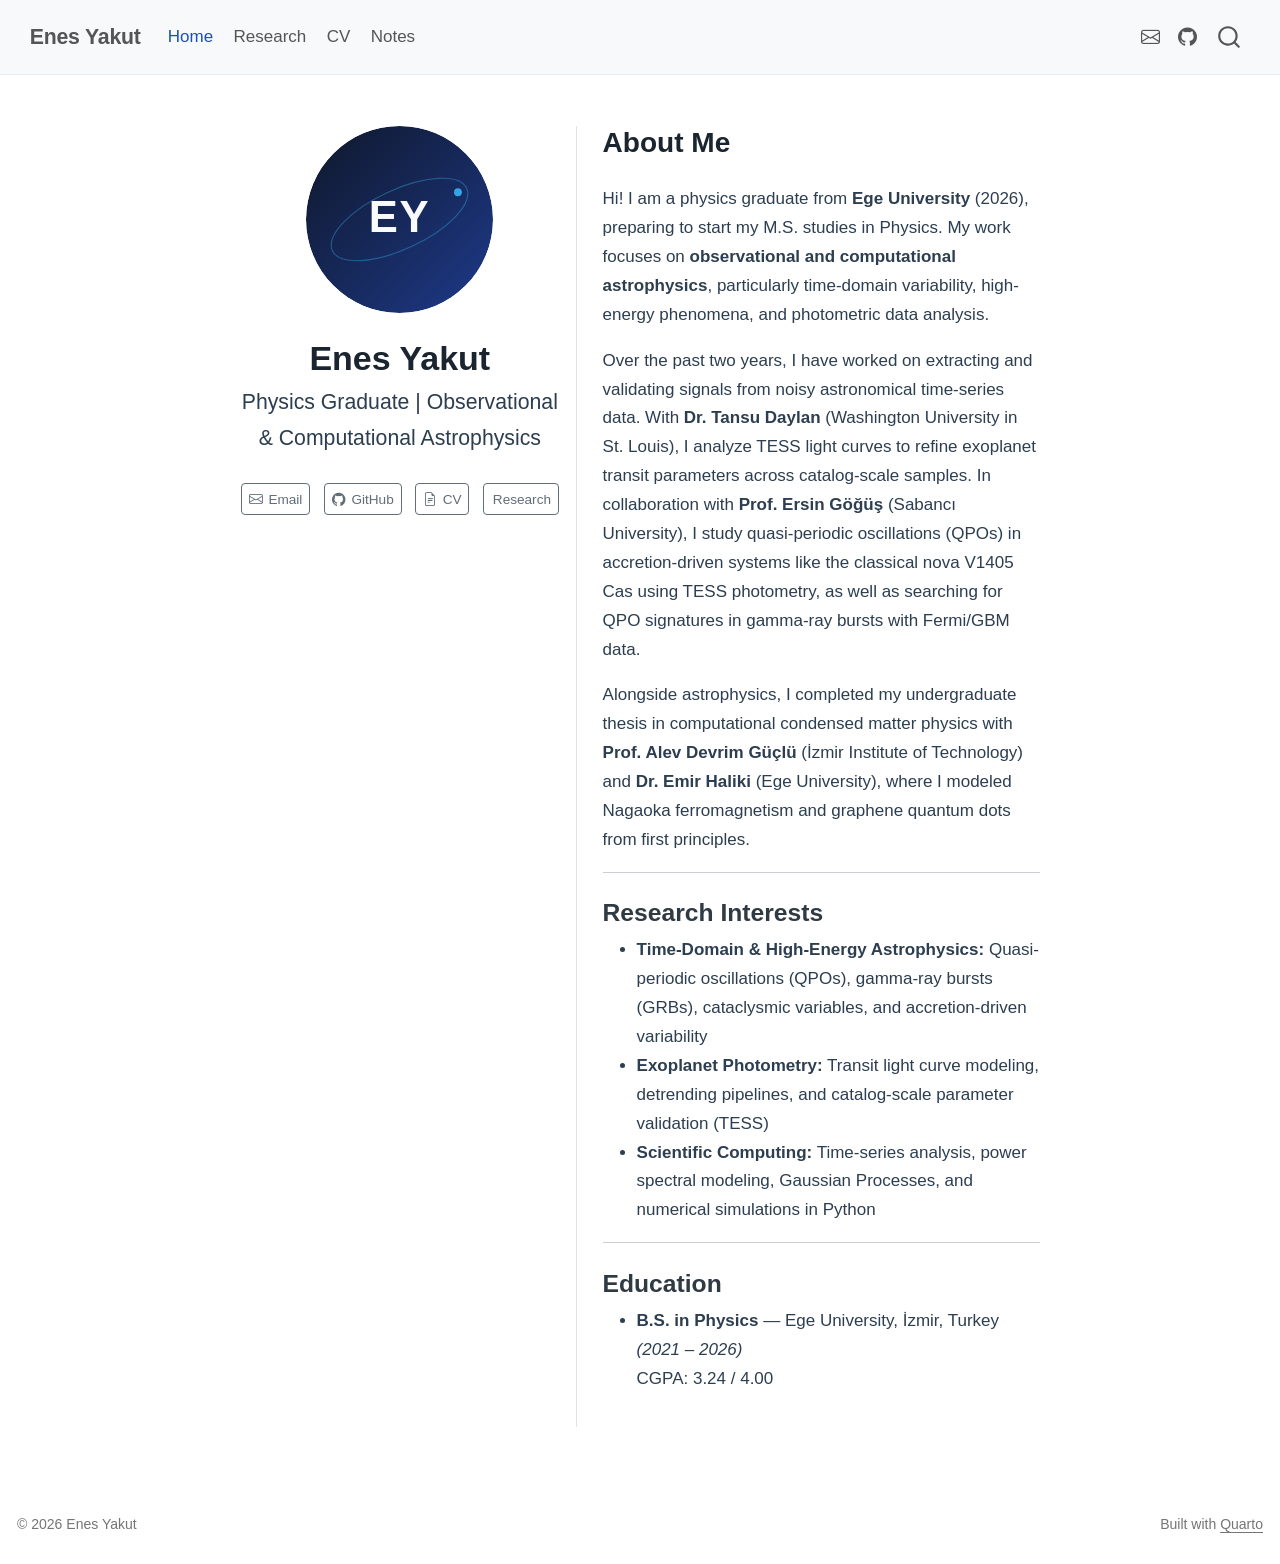
==== index.html @ c3ce4bfd "Built site for gh-pages" ====
<!DOCTYPE html>
<html xmlns="http://www.w3.org/1999/xhtml" lang="en" xml:lang="en"><head>

<meta charset="utf-8">
<meta name="generator" content="quarto-1.11.9">

<meta name="viewport" content="width=device-width, initial-scale=1.0, user-scalable=yes">


<title>Enes Yakut</title>
<style>
/* Default styles provided by pandoc.
** See https://pandoc.org/MANUAL.html#variables-for-html for config info.
*/
span.smallcaps{font-variant: small-caps;}
div.columns{display: flex; gap: 1.5em;}
div.column{flex: auto;}
@media screen {
div.columns{gap: min(4vw, 1.5em);}
div.column{overflow-x: auto;}
}
div.hanging-indent{margin-left: 1.5em; text-indent: -1.5em;}
ul.task-list{list-style: none;}
ul.task-list li input[type="checkbox"] {
  width: 0.8em;
  margin: 0 0.8em 0.2em -1em; /* quarto-specific, see https://github.com/quarto-dev/quarto-cli/issues/4556 */ 
  vertical-align: middle;
}
</style>


<script src="site_libs/quarto-nav/quarto-nav.js"></script>
<script src="site_libs/quarto-nav/headroom.min.js"></script>
<script src="site_libs/clipboard/clipboard.min.js"></script>
<script src="site_libs/quarto-search/autocomplete.umd.js"></script>
<script src="site_libs/quarto-search/fuse.min.js"></script>
<script src="site_libs/quarto-search/quarto-search.js"></script>
<meta name="quarto:offset" content="./">
<script src="site_libs/quarto-html/quarto.js" type="module"></script>
<script src="site_libs/quarto-html/tabsets/tabsets.js" type="module"></script>
<script src="site_libs/quarto-html/scrollable-regions/scrollable-regions.js" type="module"></script>
<script src="site_libs/quarto-html/popper.min.js"></script>
<script src="site_libs/quarto-html/tippy.umd.min.js"></script>
<link href="site_libs/quarto-html/tippy.css" rel="stylesheet">
<link href="site_libs/quarto-html/quarto-syntax-highlighting-63b5708e65d6cd79cd7618c58d0c21e7.css" rel="stylesheet" id="quarto-text-highlighting-styles">
<script src="site_libs/bootstrap/bootstrap.min.js"></script>
<link href="site_libs/bootstrap/bootstrap-icons.css" rel="stylesheet">
<link href="site_libs/bootstrap/bootstrap-48eea8e06ff06eb442a2daacfce5ac08.min.css" rel="stylesheet" append-hash="true" id="quarto-bootstrap" data-mode="light">
<script id="quarto-search-options" type="application/json">{
  "location": "navbar",
  "copy-button": false,
  "collapse-after": 3,
  "panel-placement": "end",
  "type": "overlay",
  "limit": 50,
  "keyboard-shortcut": [
    "f",
    "/",
    "s"
  ],
  "show-item-context": false,
  "language": {
    "search-no-results-text": "No results",
    "search-matching-documents-text": "matching documents",
    "search-copy-link-title": "Copy link to search",
    "search-hide-matches-text": "Hide additional matches",
    "search-more-match-text": "more match in this document",
    "search-more-matches-text": "more matches in this document",
    "search-clear-button-title": "Clear",
    "search-text-placeholder": "",
    "search-detached-cancel-button-title": "Cancel",
    "search-submit-button-title": "Submit",
    "search-label": "Search"
  }
}</script>
<style>html{ scroll-behavior: smooth; }</style>


<link rel="stylesheet" href="styles.css">
</head>

<body class="nav-fixed fullcontent quarto-light"><a id="quarto-skip-link" class="visually-hidden-focusable" href="#quarto-document-content">Skip to main content</a>

<div id="quarto-search-results"></div>
  <header id="quarto-header" class="headroom fixed-top">
    <nav class="navbar navbar-expand-lg " data-bs-theme="dark" aria-label="Site">
      <div class="navbar-container container-fluid">
      <div class="navbar-brand-container mx-auto">
    <a class="navbar-brand" href="./index.html">
    <span class="navbar-title">Enes Yakut</span>
    </a>
  </div>
          <button class="navbar-toggler" type="button" data-bs-toggle="collapse" data-bs-target="#navbarCollapse" aria-controls="navbarCollapse" aria-expanded="false" aria-label="Toggle navigation" onclick="if (window.quartoToggleHeadroom) { window.quartoToggleHeadroom(); }">
  <span class="navbar-toggler-icon"></span>
</button>
          <div class="collapse navbar-collapse" id="navbarCollapse">
            <ul class="navbar-nav navbar-nav-scroll me-auto">
  <li class="nav-item">
    <a class="nav-link active" href="./index.html" aria-current="page"> 
<span class="menu-text">Home</span></a>
  </li>  
  <li class="nav-item">
    <a class="nav-link" href="./research.html"> 
<span class="menu-text">Research</span></a>
  </li>  
  <li class="nav-item">
    <a class="nav-link" href="./cv.html"> 
<span class="menu-text">CV</span></a>
  </li>  
  <li class="nav-item">
    <a class="nav-link" href="./notes/index.html"> 
<span class="menu-text">Notes</span></a>
  </li>  
</ul>
            <ul class="navbar-nav navbar-nav-scroll ms-auto">
  <li class="nav-item compact">
    <a class="nav-link" href="mailto:enessyakut@outlook.com"> <i class="bi bi-envelope" role="img" aria-label="Email">
</i> 
<span class="menu-text"></span></a>
  </li>  
  <li class="nav-item compact">
    <a class="nav-link" href="https://github.com/enesykt"> <i class="bi bi-github" role="img" aria-label="GitHub">
</i> 
<span class="menu-text"></span></a>
  </li>  
</ul>
          </div> <!-- /navcollapse -->
            <div class="quarto-navbar-tools">
</div>
            <div id="quarto-search" class="" title="Search"></div>
      </div> <!-- /container-fluid -->
    </nav>
</header>
<!-- content -->
<div id="quarto-content" class="quarto-container page-columns page-rows-contents page-layout-article page-navbar">
<!-- sidebar -->
<!-- margin-sidebar -->
    
<!-- main -->
<div class="quarto-about-trestles">
  <div class="about-entity">
    <img src="profile-placeholder.svg" class="about-image
  round " style="height: 11em; width: 11em;">
<header id="title-block-header" class="quarto-title-block default">
<div class="quarto-title">
<h1 class="title">Enes Yakut</h1>
<p class="subtitle lead">Physics Graduate | Observational &amp; Computational Astrophysics</p>
</div>
<div class="quarto-title-meta">
  </div>
</header>
    <div class="about-links">
  <a href="mailto:enessyakut@outlook.com" class="about-link" rel="" target="">
    <i class="bi bi-envelope"></i>
     <span class="about-link-text">Email</span>
  </a>
  <a href="https://github.com/enesykt" class="about-link" rel="" target="">
    <i class="bi bi-github"></i>
     <span class="about-link-text">GitHub</span>
  </a>
  <a href="/cv.html" class="about-link" rel="" target="">
    <i class="bi bi-file-earmark-text"></i>
     <span class="about-link-text">CV</span>
  </a>
  <a href="/research.html" class="about-link" rel="" target="">
    <i class="bi bi-telescope"></i>
     <span class="about-link-text">Research</span>
  </a>
</div>
  </div>
  <div class="about-contents"><main class="content" id="quarto-document-content" tabindex="-1">
<section id="about-me" class="level2">
<h2 data-anchor-id="about-me">About Me</h2>
<p>Hi! I am a physics graduate from <strong>Ege University</strong> (2026), preparing to start my M.S. studies in Physics. My work focuses on <strong>observational and computational astrophysics</strong>, particularly time-domain variability, high-energy phenomena, and photometric data analysis.</p>
<p>Over the past two years, I have worked on extracting and validating signals from noisy astronomical time-series data. With <strong>Dr.&nbsp;Tansu Daylan</strong> (Washington University in St.&nbsp;Louis), I analyze TESS light curves to refine exoplanet transit parameters across catalog-scale samples. In collaboration with <strong>Prof.&nbsp;Ersin Göğüş</strong> (Sabancı University), I study quasi-periodic oscillations (QPOs) in accretion-driven systems like the classical nova V1405 Cas using TESS photometry, as well as searching for QPO signatures in gamma-ray bursts with Fermi/GBM data.</p>
<p>Alongside astrophysics, I completed my undergraduate thesis in computational condensed matter physics with <strong>Prof.&nbsp;Alev Devrim Güçlü</strong> (İzmir Institute of Technology) and <strong>Dr.&nbsp;Emir Haliki</strong> (Ege University), where I modeled Nagaoka ferromagnetism and graphene quantum dots from first principles.</p>
<hr>
<section id="research-interests" class="level3">
<h3 data-anchor-id="research-interests">Research Interests</h3>
<ul>
<li><strong>Time-Domain &amp; High-Energy Astrophysics:</strong> Quasi-periodic oscillations (QPOs), gamma-ray bursts (GRBs), cataclysmic variables, and accretion-driven variability</li>
<li><strong>Exoplanet Photometry:</strong> Transit light curve modeling, detrending pipelines, and catalog-scale parameter validation (TESS)</li>
<li><strong>Scientific Computing:</strong> Time-series analysis, power spectral modeling, Gaussian Processes, and numerical simulations in Python</li>
</ul>
<hr>
</section>
<section id="education" class="level3">
<h3 data-anchor-id="education">Education</h3>
<ul>
<li><strong>B.S. in Physics</strong> — Ege University, İzmir, Turkey <em>(2021 – 2026)</em><br>
CGPA: 3.24 / 4.00</li>
</ul>


</section>
</section>
</main></div>
</div>
 <!-- /main -->
<script id="quarto-html-after-body" type="application/javascript">
  window.document.addEventListener("DOMContentLoaded", function (event) {
    const isCodeAnnotation = (el) => {
      for (const clz of el.classList) {
        if (clz.startsWith('code-annotation-')) {                     
          return true;
        }
      }
      return false;
    }
    const onCopySuccess = function(e) {
      // button target
      const button = e.trigger;
      // don't keep focus
      button.blur();
      // flash "checked"
      button.classList.add('code-copy-button-checked');
      var currentTitle = button.getAttribute("title");
      button.setAttribute("title", "Copied!");
      let tooltip;
      if (window.bootstrap) {
        button.setAttribute("data-bs-toggle", "tooltip");
        button.setAttribute("data-bs-placement", "left");
        button.setAttribute("data-bs-title", "Copied!");
        tooltip = new bootstrap.Tooltip(button, 
          { trigger: "manual", 
            customClass: "code-copy-button-tooltip",
            offset: [0, -8]});
        tooltip.show();    
      }
      setTimeout(function() {
        if (tooltip) {
          tooltip.hide();
          button.removeAttribute("data-bs-title");
          button.removeAttribute("data-bs-toggle");
          button.removeAttribute("data-bs-placement");
        }
        button.setAttribute("title", currentTitle);
        button.classList.remove('code-copy-button-checked');
      }, 1000);
      // clear code selection
      e.clearSelection();
    }
    const getTextToCopy = function(trigger) {
      const outerScaffold = trigger.parentElement.cloneNode(true);
      const codeEl = outerScaffold.querySelector('code');
      for (const childEl of codeEl.children) {
        if (isCodeAnnotation(childEl)) {
          childEl.remove();
        }
      }
      return codeEl.innerText;
    }
    const clipboard = new window.ClipboardJS('.code-copy-button:not([data-in-quarto-modal])', {
      text: getTextToCopy
    });
    clipboard.on('success', onCopySuccess);
    if (window.document.getElementById('quarto-embedded-source-code-modal')) {
      const clipboardModal = new window.ClipboardJS('.code-copy-button[data-in-quarto-modal]', {
        text: getTextToCopy,
        container: window.document.getElementById('quarto-embedded-source-code-modal')
      });
      clipboardModal.on('success', onCopySuccess);
    }
      var localhostRegex = new RegExp(/^(?:http|https):\/\/localhost\:?[0-9]*\//);
      var mailtoRegex = new RegExp(/^mailto:/);
        var filterRegex = new RegExp("https:\/\/enesykt\.github\.io");
      var isInternal = (href) => {
          return filterRegex.test(href) || localhostRegex.test(href) || mailtoRegex.test(href);
      }
      // Inspect non-navigation links and adorn them if external
      window.quartoDecorateExternalLinks = function (root) {
     var links = (root || window.document).querySelectorAll('a[href]:not(.nav-link):not(.navbar-brand):not(.toc-action):not(.sidebar-link):not(.sidebar-item-toggle):not(.pagination-link):not(.no-external):not([aria-hidden]):not(.dropdown-item):not(.quarto-navigation-tool):not(.about-link)');
      for (var i=0; i<links.length; i++) {
        const link = links[i];
        if (!isInternal(link.href)) {
          // undo the damage that might have been done by quarto-nav.js in the case of
          // links that we want to consider external
          if (link.dataset.originalHref !== undefined) {
            link.href = link.dataset.originalHref;
          }
          if (!link.classList.contains('no-external-icon')) {
          }
        }
      }
      };
      window.quartoDecorateExternalLinks(window.document);
    // Esc closes the popup (WCAG 1.4.13) and focus leaving both trigger and
    // popup closes it (WCAG 2.4.11); tippy handles neither for interactive popups.
    const hideOnEscAndFocusOut = {
      name: 'hideOnEscAndFocusOut',
      defaultValue: true,
      fn(instance) {
        const dismiss = () => {
          // A show scheduled by the trigger delay would otherwise reopen it
          instance.clearDelayTimeouts();
          instance.hide();
        };
        const onKeyDown = (event) => {
          if (event.key !== 'Escape') {
            return;
          }
          // Keep Esc from also reaching page handlers (e.g. reveal.js overview),
          // except an open reveal.js slide menu, which Esc should close too.
          // The menu handles keys only when its keyboard option is on.
          const menuHandlesEsc = window.Reveal?.getPlugin?.('menu')?.isOpen() &&
            window.Reveal.getConfig().menu?.keyboard !== false;
          if (!menuHandlesEsc) {
            event.stopPropagation();
          }
          if (instance.popper.contains(window.document.activeElement)) {
            // Disabled while refocusing so the focus trigger does not reopen it
            instance.disable();
            instance.reference.focus();
            instance.enable();
          }
          dismiss();
        };
        const onFocusOut = (event) => {
          const target = event.relatedTarget;
          if (target && !instance.reference.contains(target) &&
              !instance.popper.contains(target)) {
            dismiss();
          }
        };
        // On the trigger too: a click trigger (code-annotations: select) has no
        // blur handling. Attached for the instance's lifetime so leaving the
        // trigger also cancels a show still pending on the trigger delay.
        instance.reference.addEventListener('focusout', onFocusOut);
        return {
          onShow() {
            window.document.addEventListener('keydown', onKeyDown, true);
            instance.popper.addEventListener('focusout', onFocusOut);
          },
          onHide() {
            window.document.removeEventListener('keydown', onKeyDown, true);
            instance.popper.removeEventListener('focusout', onFocusOut);
          },
          onDestroy() {
            instance.reference.removeEventListener('focusout', onFocusOut);
          },
        };
      },
    };
    function tippyHover(el, contentFn, onTriggerFn, onUntriggerFn) {
      const config = {
        allowHTML: true,
        maxWidth: 500,
        delay: 100,
        arrow: false,
        appendTo: function(el) {
            return el.parentElement;
        },
        interactive: true,
        interactiveBorder: 10,
        theme: 'quarto',
        placement: 'bottom-start',
        plugins: [hideOnEscAndFocusOut],
      };
      if (contentFn) {
        config.content = contentFn;
      }
      if (onTriggerFn) {
        config.onTrigger = onTriggerFn;
      }
      if (onUntriggerFn) {
        config.onUntrigger = onUntriggerFn;
      }
      window.tippy(el, config); 
    }
    const noterefs = window.document.querySelectorAll('a[role="doc-noteref"]');
    for (var i=0; i<noterefs.length; i++) {
      const ref = noterefs[i];
      tippyHover(ref, function() {
        // use id or data attribute instead here
        let href = ref.getAttribute('data-footnote-href') || ref.getAttribute('href');
        try { href = new URL(href).hash; } catch {}
        const id = href.replace(/^#\/?/, "");
        const note = window.document.getElementById(id);
        if (note) {
          return note.innerHTML;
        } else {
          return "";
        }
      });
    }
    const xrefs = window.document.querySelectorAll('a.quarto-xref');
    const processXRef = (id, note) => {
      // Strip column container classes
      const stripColumnClz = (el) => {
        el.classList.remove("page-full", "page-columns");
        if (el.children) {
          for (const child of el.children) {
            stripColumnClz(child);
          }
        }
      }
      stripColumnClz(note)
      if (id === null || id.startsWith('sec-')) {
        // Special case sections, only their first couple elements
        const container = document.createElement("div");
        if (note.children && note.children.length > 2) {
          container.appendChild(note.children[0].cloneNode(true));
          for (let i = 1; i < note.children.length; i++) {
            const child = note.children[i];
            if (child.tagName === "P" && child.innerText === "") {
              continue;
            } else {
              container.appendChild(child.cloneNode(true));
              break;
            }
          }
          if (window.Quarto?.typesetMath) {
            window.Quarto.typesetMath(container);
          }
          return container.innerHTML
        } else {
          if (window.Quarto?.typesetMath) {
            window.Quarto.typesetMath(note);
          }
          return note.innerHTML;
        }
      } else {
        // Remove any anchor links if they are present
        const anchorLink = note.querySelector('a.anchorjs-link');
        if (anchorLink) {
          anchorLink.remove();
        }
        if (window.Quarto?.typesetMath) {
          window.Quarto.typesetMath(note);
        }
        if (note.classList.contains("callout")) {
          return note.outerHTML;
        } else {
          return note.innerHTML;
        }
      }
    }
    for (var i=0; i<xrefs.length; i++) {
      const xref = xrefs[i];
      tippyHover(xref, undefined, function(instance) {
        instance.disable();
        let url = xref.getAttribute('href');
        let hash = undefined; 
        if (url.startsWith('#')) {
          hash = url;
        } else {
          try { hash = new URL(url).hash; } catch {}
        }
        if (hash) {
          const id = hash.replace(/^#\/?/, "");
          const note = window.document.getElementById(id);
          if (note !== null) {
            try {
              const html = processXRef(id, note.cloneNode(true));
              instance.setContent(html);
            } finally {
              instance.enable();
              instance.show();
            }
          } else {
            // See if we can fetch this
            fetch(url.split('#')[0])
            .then(res => res.text())
            .then(html => {
              const parser = new DOMParser();
              const htmlDoc = parser.parseFromString(html, "text/html");
              const note = htmlDoc.getElementById(id);
              if (note !== null) {
                const html = processXRef(id, note);
                instance.setContent(html);
              } 
            }).finally(() => {
              instance.enable();
              instance.show();
            });
          }
        } else {
          // See if we can fetch a full url (with no hash to target)
          // This is a special case and we should probably do some content thinning / targeting
          fetch(url)
          .then(res => res.text())
          .then(html => {
            const parser = new DOMParser();
            const htmlDoc = parser.parseFromString(html, "text/html");
            const note = htmlDoc.querySelector('main.content');
            if (note !== null) {
              // This should only happen for chapter cross references
              // (since there is no id in the URL)
              // remove the first header
              if (note.children.length > 0 && note.children[0].tagName === "HEADER") {
                note.children[0].remove();
              }
              const html = processXRef(null, note);
              instance.setContent(html);
            } 
          }).finally(() => {
            instance.enable();
            instance.show();
          });
        }
      }, function(instance) {
      });
    }
        let selectedAnnoteEl;
        const selectorForAnnotation = ( cell, annotation) => {
          let cellAttr = 'data-code-cell="' + cell + '"';
          let lineAttr = 'data-code-annotation="' +  annotation + '"';
          const selector = 'span[' + cellAttr + '][' + lineAttr + ']';
          return selector;
        }
        const selectCodeLines = (annoteEl) => {
          const doc = window.document;
          const targetCell = annoteEl.getAttribute("data-target-cell");
          const targetAnnotation = annoteEl.getAttribute("data-target-annotation");
          const annoteSpan = window.document.querySelector(selectorForAnnotation(targetCell, targetAnnotation));
          const lines = annoteSpan.getAttribute("data-code-lines").split(",");
          const lineIds = lines.map((line) => {
            return targetCell + "-" + line;
          })
          // Each band is positioned against its own containing block, which is
          // not the offsetParent of the lines, so place it from client rects.
          const placeBand = (band, firstEl, lastEl, codeBlock) => {
            const container = band.offsetParent;
            if (container === null) {
              return;
            }
            const containerRect = container.getBoundingClientRect();
            // Reveal.js scales slides with a transform, so convert client
            // pixels back to the CSS pixels of the container.
            const scale = containerRect.height / container.offsetHeight || 1;
            const firstRect = firstEl.getBoundingClientRect();
            const lastRect = lastEl.getBoundingClientRect();
            const top = (firstRect.top - containerRect.top) / scale - container.clientTop + container.scrollTop;
            const height = (lastRect.bottom - firstRect.top) / scale;
            band.style.top = top - 2 + "px";
            band.style.height = height + 4 + "px";
            if (codeBlock) {
              // Without the copy button wrapper, the containing block is wider
              // than the code block, so span the code block explicitly.
              const blockRect = codeBlock.getBoundingClientRect();
              band.style.left = (blockRect.left - containerRect.left) / scale - container.clientLeft + container.scrollLeft + "px";
              band.style.width = blockRect.width / scale + "px";
            }
          };
          if (lineIds.length > 0) {
            const el = window.document.getElementById(lineIds[0]);
            const lastEl = window.document.getElementById(lineIds[lineIds.length - 1]);
            const parent = el.parentElement.parentElement;
            // cook up a div (if necessary) and position it
            let div = window.document.getElementById("code-annotation-line-highlight");
            if (div === null) {
              div = window.document.createElement("div");
              div.setAttribute("id", "code-annotation-line-highlight");
              div.style.position = 'absolute';
              parent.appendChild(div);
            }
            placeBand(div, el, lastEl, parent.closest("div.sourceCode") || parent);
            let gutterDiv = window.document.getElementById("code-annotation-line-highlight-gutter");
            if (gutterDiv === null) {
              gutterDiv = window.document.createElement("div");
              gutterDiv.setAttribute("id", "code-annotation-line-highlight-gutter");
              gutterDiv.style.position = 'absolute';
              const codeCell = window.document.getElementById(targetCell);
              const gutter = codeCell.querySelector('.code-annotation-gutter');
              gutter.appendChild(gutterDiv);
            }
            placeBand(gutterDiv, el, lastEl);
            selectedAnnoteEl = annoteEl;
          }
        };
        const unselectCodeLines = () => {
          const elementsIds = ["code-annotation-line-highlight", "code-annotation-line-highlight-gutter"];
          elementsIds.forEach((elId) => {
            const div = window.document.getElementById(elId);
            if (div) {
              div.remove();
            }
          });
          selectedAnnoteEl = undefined;
        };
          // Handle positioning of the toggle
      window.addEventListener(
        "resize",
        throttle(() => {
          elRect = undefined;
          if (selectedAnnoteEl) {
            selectCodeLines(selectedAnnoteEl);
          }
        }, 10)
      );
      function throttle(fn, ms) {
      let throttle = false;
      let timer;
        return (...args) => {
          if(!throttle) { // first call gets through
              fn.apply(this, args);
              throttle = true;
          } else { // all the others get throttled
              if(timer) clearTimeout(timer); // cancel #2
              timer = setTimeout(() => {
                fn.apply(this, args);
                timer = throttle = false;
              }, ms);
          }
        };
      }
        // Attach click handler to the DT
        const annoteDls = window.document.querySelectorAll('dt[data-target-cell]');
        for (const annoteDlNode of annoteDls) {
          annoteDlNode.addEventListener('click', (event) => {
            const clickedEl = event.target;
            if (clickedEl !== selectedAnnoteEl) {
              unselectCodeLines();
              const activeEl = window.document.querySelector('dt[data-target-cell].code-annotation-active');
              if (activeEl) {
                activeEl.classList.remove('code-annotation-active');
              }
              selectCodeLines(clickedEl);
              clickedEl.classList.add('code-annotation-active');
            } else {
              // Unselect the line
              unselectCodeLines();
              clickedEl.classList.remove('code-annotation-active');
            }
          });
        }
    const findCites = (el) => {
      const parentEl = el.parentElement;
      if (parentEl) {
        const cites = parentEl.dataset.cites;
        if (cites) {
          return {
            el,
            cites: cites.split(' ')
          };
        } else {
          return findCites(el.parentElement)
        }
      } else {
        return undefined;
      }
    };
    var bibliorefs = window.document.querySelectorAll('a[role="doc-biblioref"]');
    for (var i=0; i<bibliorefs.length; i++) {
      const ref = bibliorefs[i];
      const citeInfo = findCites(ref);
      if (citeInfo) {
        tippyHover(citeInfo.el, function() {
          var popup = window.document.createElement('div');
          citeInfo.cites.forEach(function(cite) {
            var citeDiv = window.document.createElement('div');
            citeDiv.classList.add('hanging-indent');
            citeDiv.classList.add('csl-entry');
            var biblioDiv = window.document.getElementById('ref-' + cite);
            if (biblioDiv) {
              citeDiv.innerHTML = biblioDiv.innerHTML;
            }
            popup.appendChild(citeDiv);
          });
          return popup.innerHTML;
        });
      }
    }
  });
  </script>
  <script type="application/javascript">
  window.quartoScrollableRegionsLabels = {"code":"Scrollable code","output":"Scrollable output"};
  </script>
</div> <!-- /content -->
<footer class="footer">
  <div class="nav-footer">
    <div class="nav-footer-left">
<p>© 2026 Enes Yakut</p>
</div>   
    <div class="nav-footer-center">
      &nbsp;
    </div>
    <div class="nav-footer-right">
<p>Built with <a href="https://quarto.org/">Quarto</a></p>
</div>
  </div>
</footer>




<script src="site_libs/quarto-html/zenscroll-min.js"></script>
</body></html>
---- site_libs/quarto-html/tippy.css ----
.tippy-box[data-animation=fade][data-state=hidden]{opacity:0}[data-tippy-root]{max-width:calc(100vw - 10px)}.tippy-box{position:relative;background-color:#333;color:#fff;border-radius:4px;font-size:14px;line-height:1.4;white-space:normal;outline:0;transition-property:transform,visibility,opacity}.tippy-box[data-placement^=top]>.tippy-arrow{bottom:0}.tippy-box[data-placement^=top]>.tippy-arrow:before{bottom:-7px;left:0;border-width:8px 8px 0;border-top-color:initial;transform-origin:center top}.tippy-box[data-placement^=bottom]>.tippy-arrow{top:0}.tippy-box[data-placement^=bottom]>.tippy-arrow:before{top:-7px;left:0;border-width:0 8px 8px;border-bottom-color:initial;transform-origin:center bottom}.tippy-box[data-placement^=left]>.tippy-arrow{right:0}.tippy-box[data-placement^=left]>.tippy-arrow:before{border-width:8px 0 8px 8px;border-left-color:initial;right:-7px;transform-origin:center left}.tippy-box[data-placement^=right]>.tippy-arrow{left:0}.tippy-box[data-placement^=right]>.tippy-arrow:before{left:-7px;border-width:8px 8px 8px 0;border-right-color:initial;transform-origin:center right}.tippy-box[data-inertia][data-state=visible]{transition-timing-function:cubic-bezier(.54,1.5,.38,1.11)}.tippy-arrow{width:16px;height:16px;color:#333}.tippy-arrow:before{content:"";position:absolute;border-color:transparent;border-style:solid}.tippy-content{position:relative;padding:5px 9px;z-index:1}
---- site_libs/quarto-html/quarto-syntax-highlighting-63b5708e65d6cd79cd7618c58d0c21e7.css ----
/* quarto syntax highlight colors */
:root {
  --quarto-hl-ot-color: #003B4F;
  --quarto-hl-at-color: #657422;
  --quarto-hl-ss-color: #20794D;
  --quarto-hl-an-color: #5E5E5E;
  --quarto-hl-fu-color: #4758AB;
  --quarto-hl-st-color: #20794D;
  --quarto-hl-cf-color: #003B4F;
  --quarto-hl-op-color: #5E5E5E;
  --quarto-hl-er-color: #AD0000;
  --quarto-hl-bn-color: #AD0000;
  --quarto-hl-al-color: #AD0000;
  --quarto-hl-va-color: #111111;
  --quarto-hl-bu-color: inherit;
  --quarto-hl-ex-color: inherit;
  --quarto-hl-pp-color: #AD0000;
  --quarto-hl-in-color: #5E5E5E;
  --quarto-hl-vs-color: #20794D;
  --quarto-hl-wa-color: #5E5E5E;
  --quarto-hl-do-color: #5E5E5E;
  --quarto-hl-im-color: #00769E;
  --quarto-hl-ch-color: #20794D;
  --quarto-hl-dt-color: #AD0000;
  --quarto-hl-fl-color: #AD0000;
  --quarto-hl-co-color: #5E5E5E;
  --quarto-hl-cv-color: #5E5E5E;
  --quarto-hl-cn-color: #8f5902;
  --quarto-hl-sc-color: #5E5E5E;
  --quarto-hl-dv-color: #AD0000;
  --quarto-hl-kw-color: #003B4F;
}

/* other quarto variables */
:root {
  --quarto-font-monospace: SFMono-Regular, Menlo, Monaco, Consolas, "Liberation Mono", "Courier New", monospace;
}

/* syntax highlight based on Pandoc's rules */
pre > code.sourceCode > span {
  color: #003B4F;
}

code.sourceCode > span {
  color: #003B4F;
}

div.sourceCode,
div.sourceCode pre.sourceCode {
  color: #003B4F;
}

/* Normal */
code span {
  color: #003B4F;
}

/* Alert */
code span.al {
  color: #AD0000;
  font-style: inherit;
}

/* Annotation */
code span.an {
  color: #5E5E5E;
  font-style: inherit;
}

/* Attribute */
code span.at {
  color: #657422;
  font-style: inherit;
}

/* BaseN */
code span.bn {
  color: #AD0000;
  font-style: inherit;
}

/* BuiltIn */
code span.bu {
  font-style: inherit;
}

/* ControlFlow */
code span.cf {
  color: #003B4F;
  font-weight: bold;
  font-style: inherit;
}

/* Char */
code span.ch {
  color: #20794D;
  font-style: inherit;
}

/* Constant */
code span.cn {
  color: #8f5902;
  font-style: inherit;
}

/* Comment */
code span.co {
  color: #5E5E5E;
  font-style: inherit;
}

/* CommentVar */
code span.cv {
  color: #5E5E5E;
  font-style: italic;
}

/* Documentation */
code span.do {
  color: #5E5E5E;
  font-style: italic;
}

/* DataType */
code span.dt {
  color: #AD0000;
  font-style: inherit;
}

/* DecVal */
code span.dv {
  color: #AD0000;
  font-style: inherit;
}

/* Error */
code span.er {
  color: #AD0000;
  font-style: inherit;
}

/* Extension */
code span.ex {
  font-style: inherit;
}

/* Float */
code span.fl {
  color: #AD0000;
  font-style: inherit;
}

/* Function */
code span.fu {
  color: #4758AB;
  font-style: inherit;
}

/* Import */
code span.im {
  color: #00769E;
  font-style: inherit;
}

/* Information */
code span.in {
  color: #5E5E5E;
  font-style: inherit;
}

/* Keyword */
code span.kw {
  color: #003B4F;
  font-weight: bold;
  font-style: inherit;
}

/* Operator */
code span.op {
  color: #5E5E5E;
  font-style: inherit;
}

/* Other */
code span.ot {
  color: #003B4F;
  font-style: inherit;
}

/* Preprocessor */
code span.pp {
  color: #AD0000;
  font-style: inherit;
}

/* SpecialChar */
code span.sc {
  color: #5E5E5E;
  font-style: inherit;
}

/* SpecialString */
code span.ss {
  color: #20794D;
  font-style: inherit;
}

/* String */
code span.st {
  color: #20794D;
  font-style: inherit;
}

/* Variable */
code span.va {
  color: #111111;
  font-style: inherit;
}

/* VerbatimString */
code span.vs {
  color: #20794D;
  font-style: inherit;
}

/* Warning */
code span.wa {
  color: #5E5E5E;
  font-style: italic;
}

.prevent-inlining {
  content: "</";
}

/*# sourceMappingURL=054cc16b9e9817627be6994582d2ffb5.css.map */
---- styles.css ----
/* Clean academic styling */
body {
  font-family: -apple-system, BlinkMacSystemFont, "Segoe UI", Roboto, "Helvetica Neue", Arial, sans-serif;
  line-height: 1.7;
  color: #2c3e50;
}

h1, h2, h3, h4 {
  font-weight: 600;
  color: #1a252f;
}

.navbar {
  border-bottom: 1px solid #eaecef;
  padding-top: 0.75rem;
  padding-bottom: 0.75rem;
}

.navbar-brand {
  font-weight: 700;
  letter-spacing: -0.01em;
}

.research-card {
  border: 1px solid #e5e9f0;
  border-radius: 8px;
  padding: 1.4rem 1.6rem;
  margin-bottom: 1.4rem;
  background-color: #ffffff;
  box-shadow: 0 1px 3px rgba(0, 0, 0, 0.03);
  transition: border-color 0.2s ease, box-shadow 0.2s ease;
}

.research-card:hover {
  border-color: #cbd5e1;
  box-shadow: 0 4px 10px rgba(0, 0, 0, 0.05);
}

.research-card h3 {
  margin-top: 0;
  margin-bottom: 0.35rem;
  font-size: 1.25rem;
}

.research-meta {
  font-size: 0.92rem;
  color: #64748b;
  margin-bottom: 0.85rem;
}

.badge-tag {
  display: inline-block;
  font-size: 0.78rem;
  font-weight: 500;
  padding: 0.2rem 0.6rem;
  margin-right: 0.4rem;
  margin-top: 0.4rem;
  border-radius: 999px;
  background-color: #f1f5f9;
  color: #334155;
}
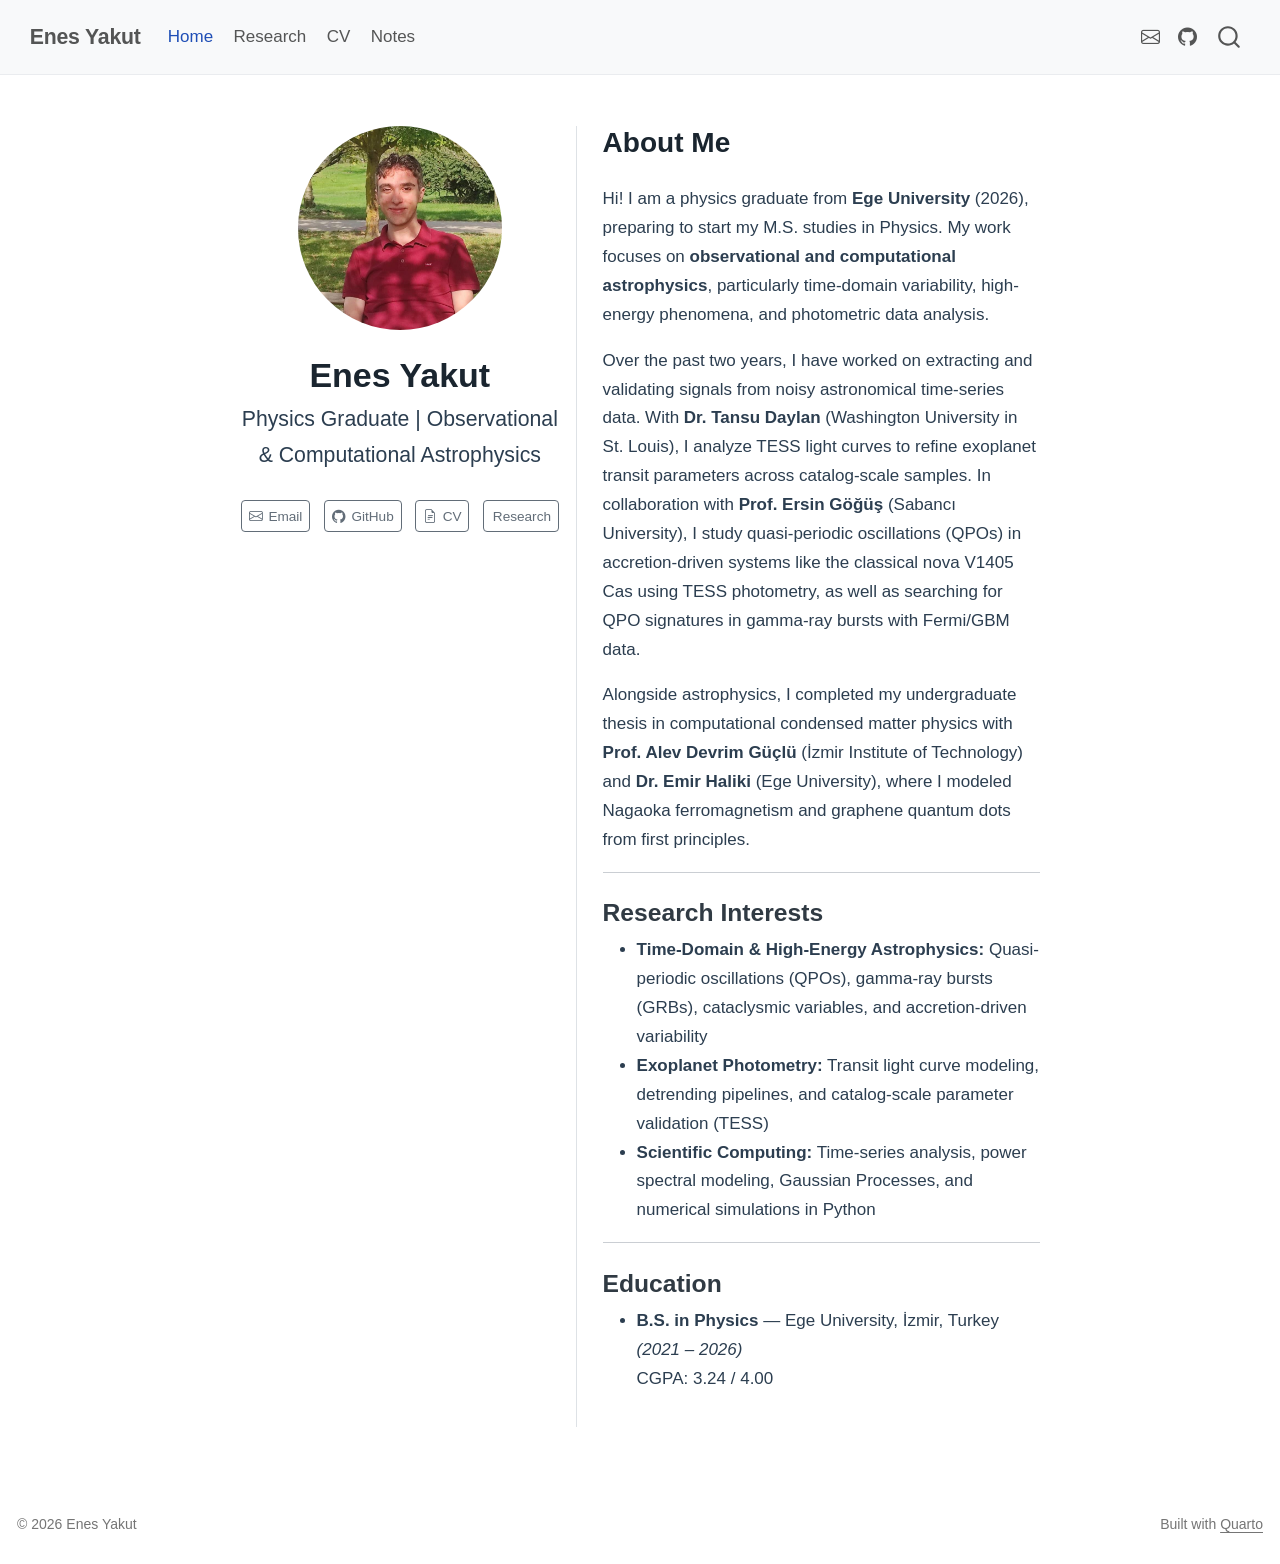
==== commit 0abf5127: "Built site for gh-pages" ====
--- a/index.html
+++ b/index.html
@@ -139,8 +139,8 @@
 <!-- main -->
 <div class="quarto-about-trestles">
   <div class="about-entity">
-    <img src="profile-placeholder.svg" class="about-image
-  round " style="height: 11em; width: 11em;">
+    <img src="enesyakut-profile.jpg" class="about-image
+  round " style="height: 12em; width: 12em;">
 <header id="title-block-header" class="quarto-title-block default">
 <div class="quarto-title">
 <h1 class="title">Enes Yakut</h1>
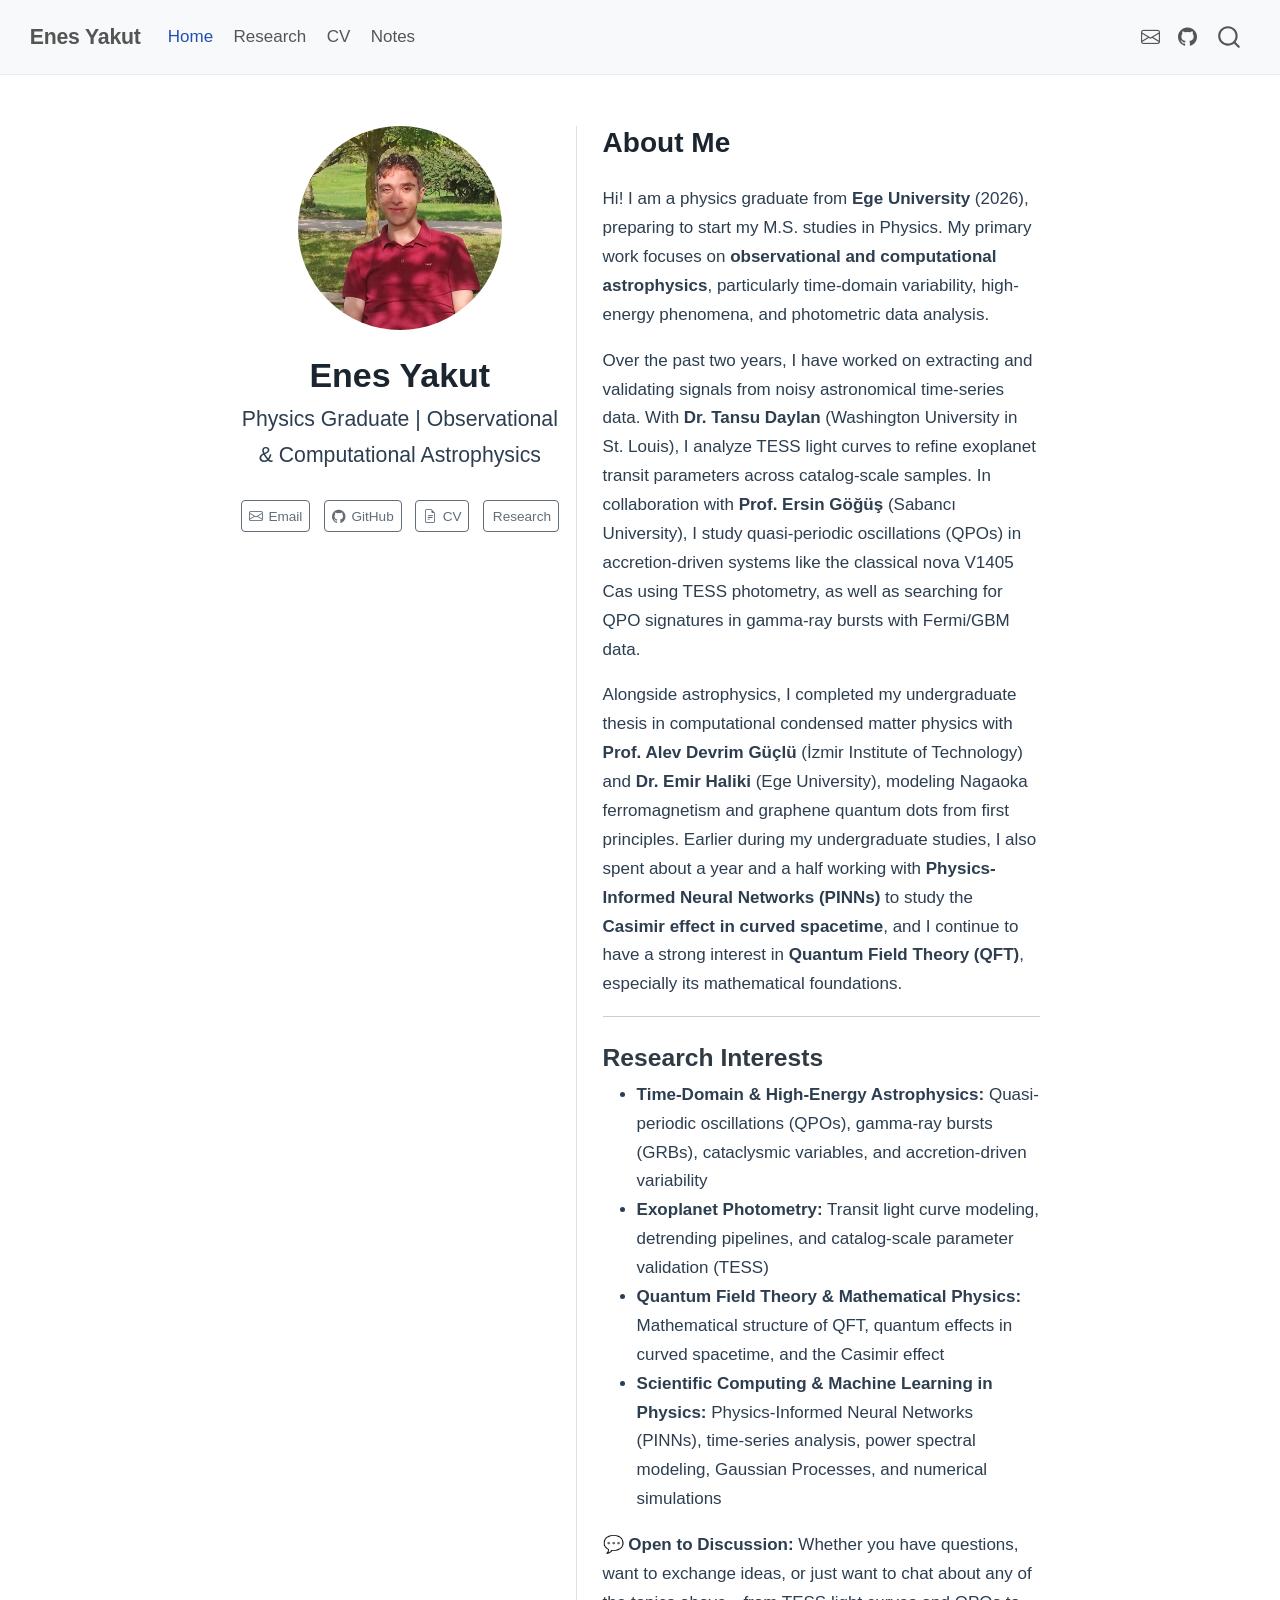
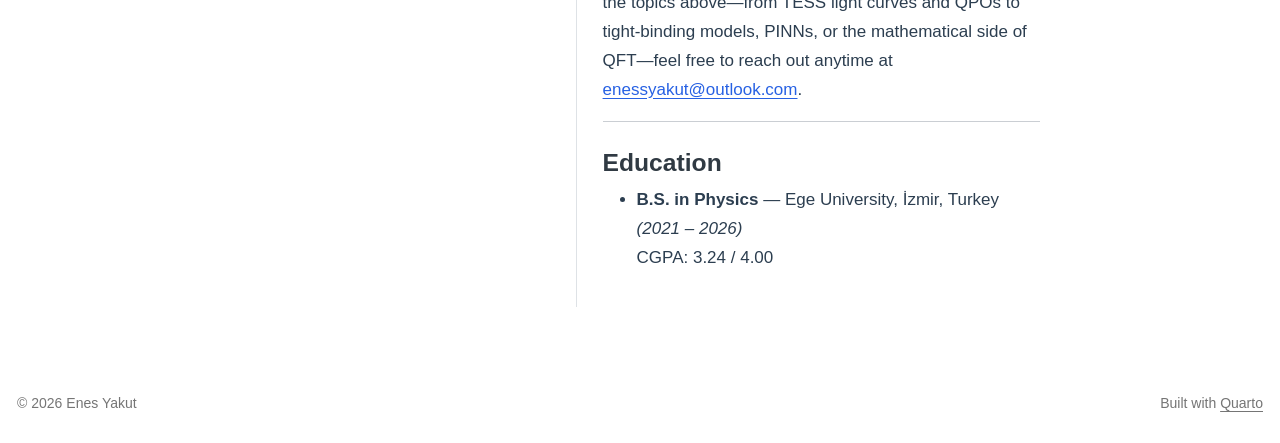
==== commit 3fadb50e: "Built site for gh-pages" ====
--- a/index.html
+++ b/index.html
@@ -171,17 +171,19 @@
   <div class="about-contents"><main class="content" id="quarto-document-content" tabindex="-1">
 <section id="about-me" class="level2">
 <h2 data-anchor-id="about-me">About Me</h2>
-<p>Hi! I am a physics graduate from <strong>Ege University</strong> (2026), preparing to start my M.S. studies in Physics. My work focuses on <strong>observational and computational astrophysics</strong>, particularly time-domain variability, high-energy phenomena, and photometric data analysis.</p>
+<p>Hi! I am a physics graduate from <strong>Ege University</strong> (2026), preparing to start my M.S. studies in Physics. My primary work focuses on <strong>observational and computational astrophysics</strong>, particularly time-domain variability, high-energy phenomena, and photometric data analysis.</p>
 <p>Over the past two years, I have worked on extracting and validating signals from noisy astronomical time-series data. With <strong>Dr.&nbsp;Tansu Daylan</strong> (Washington University in St.&nbsp;Louis), I analyze TESS light curves to refine exoplanet transit parameters across catalog-scale samples. In collaboration with <strong>Prof.&nbsp;Ersin Göğüş</strong> (Sabancı University), I study quasi-periodic oscillations (QPOs) in accretion-driven systems like the classical nova V1405 Cas using TESS photometry, as well as searching for QPO signatures in gamma-ray bursts with Fermi/GBM data.</p>
-<p>Alongside astrophysics, I completed my undergraduate thesis in computational condensed matter physics with <strong>Prof.&nbsp;Alev Devrim Güçlü</strong> (İzmir Institute of Technology) and <strong>Dr.&nbsp;Emir Haliki</strong> (Ege University), where I modeled Nagaoka ferromagnetism and graphene quantum dots from first principles.</p>
+<p>Alongside astrophysics, I completed my undergraduate thesis in computational condensed matter physics with <strong>Prof.&nbsp;Alev Devrim Güçlü</strong> (İzmir Institute of Technology) and <strong>Dr.&nbsp;Emir Haliki</strong> (Ege University), modeling Nagaoka ferromagnetism and graphene quantum dots from first principles. Earlier during my undergraduate studies, I also spent about a year and a half working with <strong>Physics-Informed Neural Networks (PINNs)</strong> to study the <strong>Casimir effect in curved spacetime</strong>, and I continue to have a strong interest in <strong>Quantum Field Theory (QFT)</strong>, especially its mathematical foundations.</p>
 <hr>
 <section id="research-interests" class="level3">
 <h3 data-anchor-id="research-interests">Research Interests</h3>
 <ul>
 <li><strong>Time-Domain &amp; High-Energy Astrophysics:</strong> Quasi-periodic oscillations (QPOs), gamma-ray bursts (GRBs), cataclysmic variables, and accretion-driven variability</li>
 <li><strong>Exoplanet Photometry:</strong> Transit light curve modeling, detrending pipelines, and catalog-scale parameter validation (TESS)</li>
-<li><strong>Scientific Computing:</strong> Time-series analysis, power spectral modeling, Gaussian Processes, and numerical simulations in Python</li>
+<li><strong>Quantum Field Theory &amp; Mathematical Physics:</strong> Mathematical structure of QFT, quantum effects in curved spacetime, and the Casimir effect</li>
+<li><strong>Scientific Computing &amp; Machine Learning in Physics:</strong> Physics-Informed Neural Networks (PINNs), time-series analysis, power spectral modeling, Gaussian Processes, and numerical simulations</li>
 </ul>
+<p>💬 <strong>Open to Discussion:</strong> Whether you have questions, want to exchange ideas, or just want to chat about any of the topics above—from TESS light curves and QPOs to tight-binding models, PINNs, or the mathematical side of QFT—feel free to reach out anytime at <a href="mailto:enessyakut@outlook.com">enessyakut@outlook.com</a>.</p>
 <hr>
 </section>
 <section id="education" class="level3">
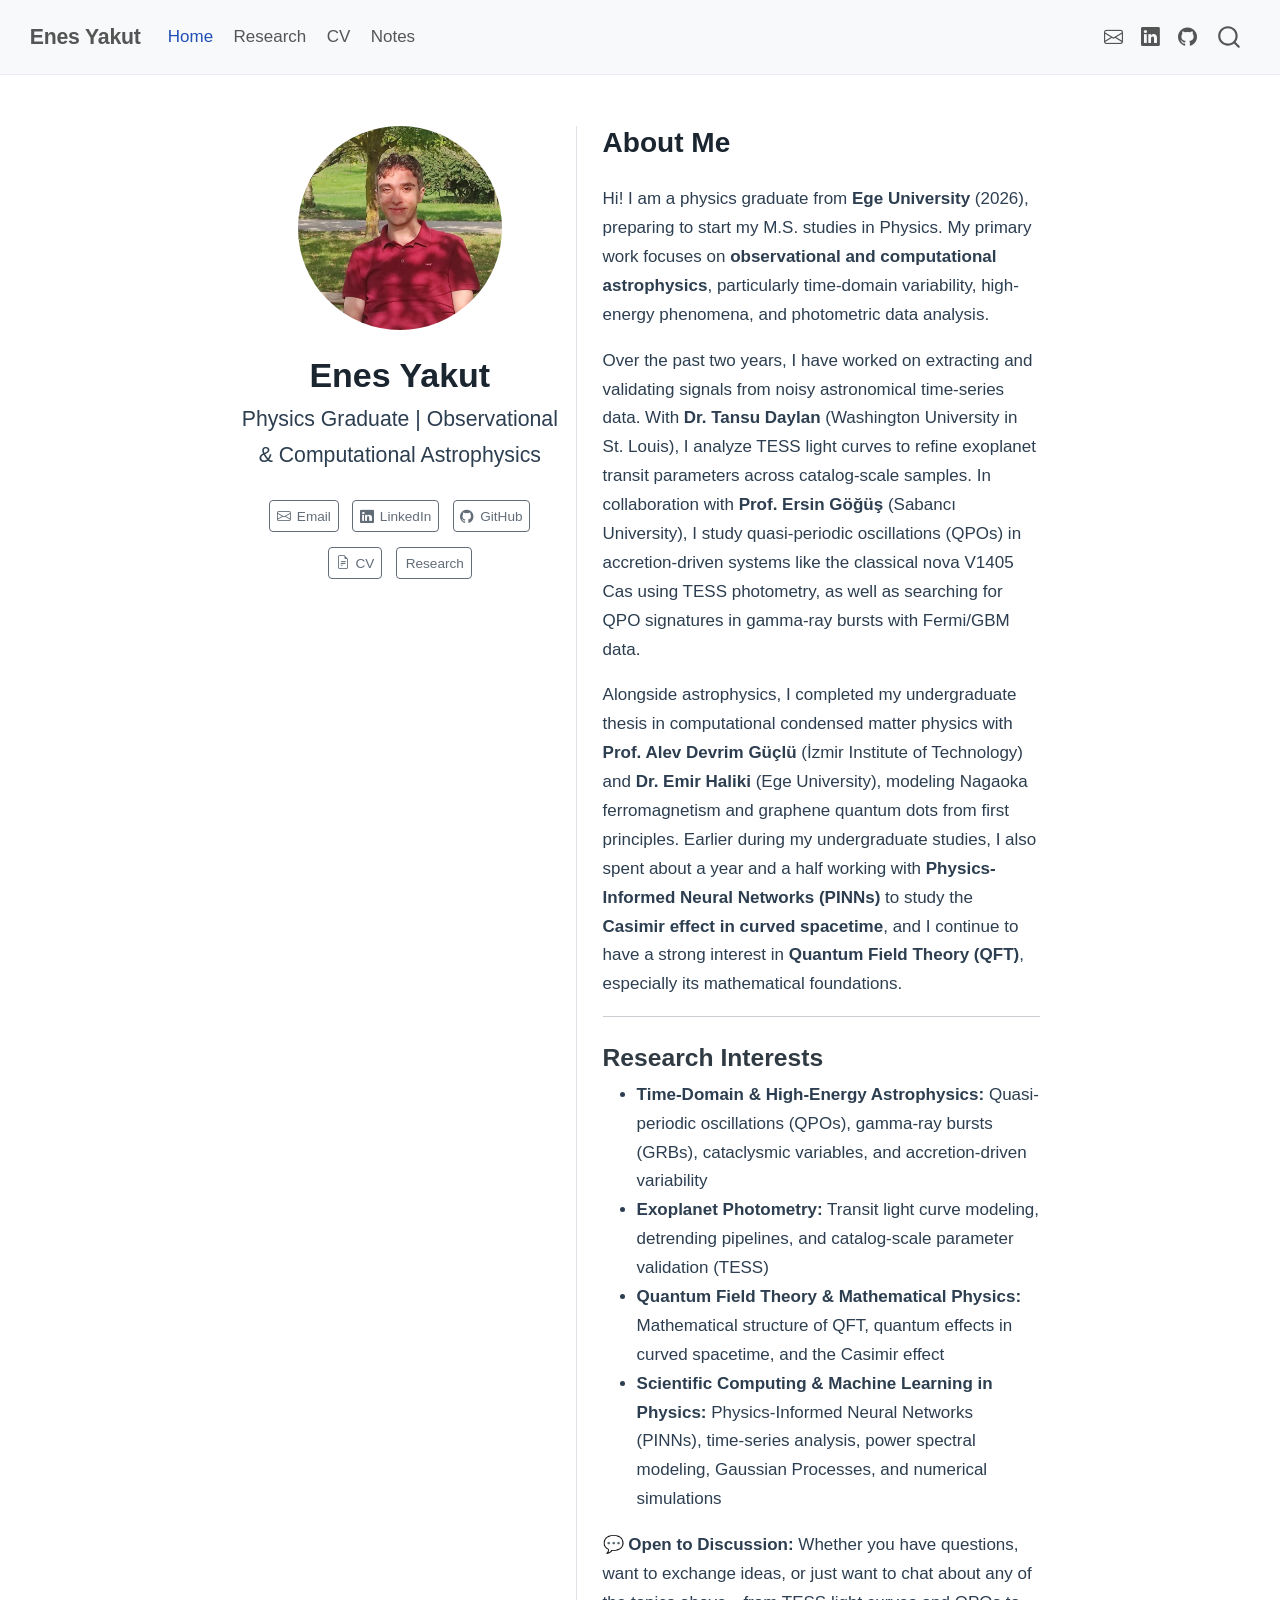
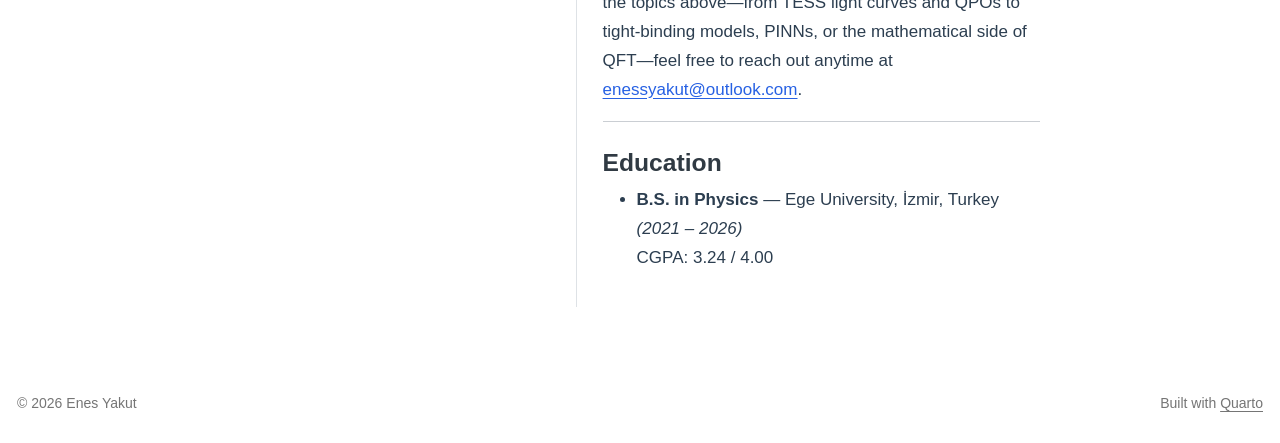
==== commit 9990707f: "Built site for gh-pages" ====
--- a/index.html
+++ b/index.html
@@ -74,9 +74,40 @@
   }
 }</script>
 <style>html{ scroll-behavior: smooth; }</style>
+<script type="application/ld+json">
+{
+  "@context": "https://schema.org",
+  "@type": "Person",
+  "name": "Enes Yakut",
+  "url": "https://enesykt.github.io",
+  "image": "https://enesykt.github.io/enesyakut-profile.jpg",
+  "jobTitle": "Physics Researcher",
+  "alumniOf": {
+    "@type": "CollegeOrUniversity",
+    "name": "Ege University"
+  },
+  "knowsAbout": [
+    "Astrophysics",
+    "Time-Domain Astrophysics",
+    "Exoplanets",
+    "Quasi-Periodic Oscillations",
+    "Quantum Field Theory",
+    "Physics-Informed Neural Networks",
+    "Condensed Matter Physics"
+  ],
+  "sameAs": [
+    "https://www.linkedin.com/in/enesyakutt",
+    "https://github.com/enesykt"
+  ]
+}
+</script>
+
 
 
 <link rel="stylesheet" href="styles.css">
+<meta property="og:title" content="Enes Yakut">
+<meta property="og:description" content="Physics Graduate | Observational &amp; Computational Astrophysics">
+<meta property="og:site_name" content="Enes Yakut">
 </head>
 
 <body class="nav-fixed fullcontent quarto-light"><a id="quarto-skip-link" class="visually-hidden-focusable" href="#quarto-document-content">Skip to main content</a>
@@ -115,6 +146,11 @@
             <ul class="navbar-nav navbar-nav-scroll ms-auto">
   <li class="nav-item compact">
     <a class="nav-link" href="mailto:enessyakut@outlook.com"> <i class="bi bi-envelope" role="img" aria-label="Email">
+</i> 
+<span class="menu-text"></span></a>
+  </li>  
+  <li class="nav-item compact">
+    <a class="nav-link" href="https://www.linkedin.com/in/enesyakutt"> <i class="bi bi-linkedin" role="img" aria-label="LinkedIn">
 </i> 
 <span class="menu-text"></span></a>
   </li>  
@@ -154,6 +190,10 @@
     <i class="bi bi-envelope"></i>
      <span class="about-link-text">Email</span>
   </a>
+  <a href="https://www.linkedin.com/in/enesyakutt" class="about-link" rel="" target="">
+    <i class="bi bi-linkedin"></i>
+     <span class="about-link-text">LinkedIn</span>
+  </a>
   <a href="https://github.com/enesykt" class="about-link" rel="" target="">
     <i class="bi bi-github"></i>
      <span class="about-link-text">GitHub</span>
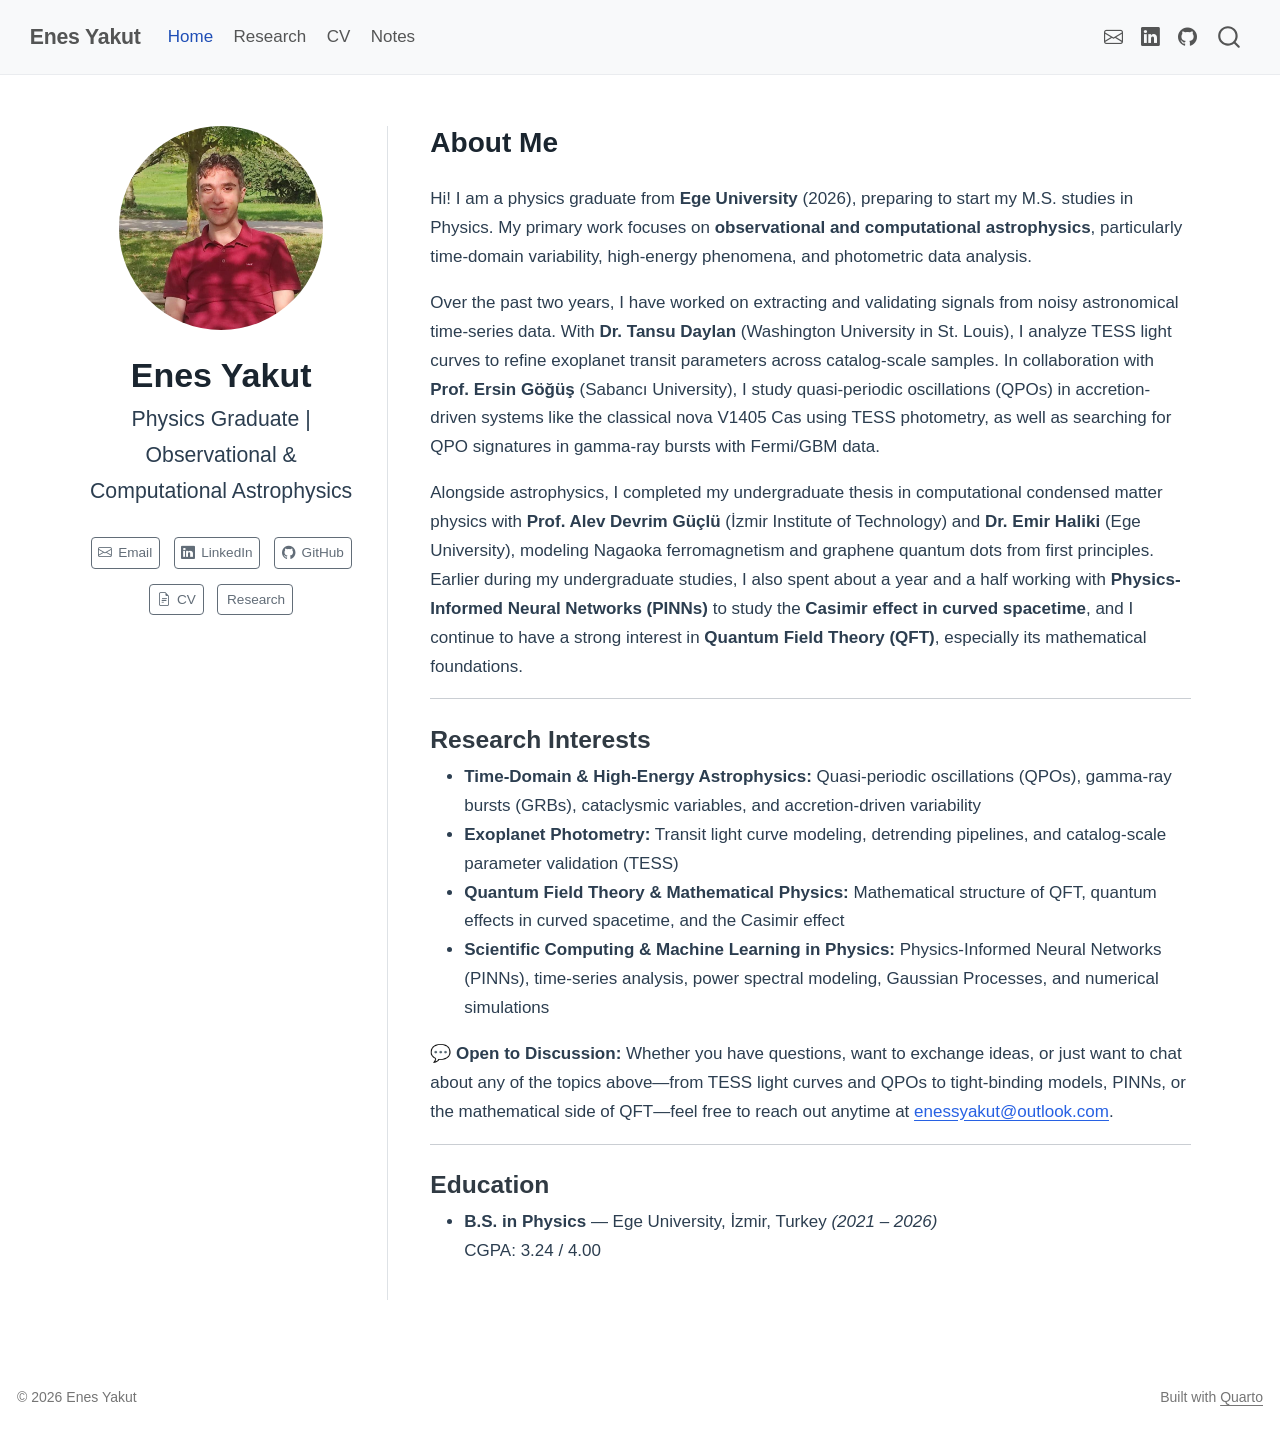
==== commit 41550d3e: "Built site for gh-pages" ====
--- a/index.html
+++ b/index.html
@@ -110,7 +110,7 @@
 <meta property="og:site_name" content="Enes Yakut">
 </head>
 
-<body class="nav-fixed fullcontent quarto-light"><a id="quarto-skip-link" class="visually-hidden-focusable" href="#quarto-document-content">Skip to main content</a>
+<body class="nav-fixed quarto-light"><a id="quarto-skip-link" class="visually-hidden-focusable" href="#quarto-document-content">Skip to main content</a>
 
 <div id="quarto-search-results"></div>
   <header id="quarto-header" class="headroom fixed-top">
@@ -168,12 +168,12 @@
     </nav>
 </header>
 <!-- content -->
-<div id="quarto-content" class="quarto-container page-columns page-rows-contents page-layout-article page-navbar">
+<div id="quarto-content" class="quarto-container page-columns page-rows-contents page-layout-full page-navbar">
 <!-- sidebar -->
 <!-- margin-sidebar -->
     
 <!-- main -->
-<div class="quarto-about-trestles">
+<div class="quarto-about-trestles column-page">
   <div class="about-entity">
     <img src="enesyakut-profile.jpg" class="about-image
   round " style="height: 12em; width: 12em;">
@@ -182,7 +182,7 @@
 <h1 class="title">Enes Yakut</h1>
 <p class="subtitle lead">Physics Graduate | Observational &amp; Computational Astrophysics</p>
 </div>
-<div class="quarto-title-meta">
+<div class="quarto-title-meta column-page">
   </div>
 </header>
     <div class="about-links">
@@ -208,7 +208,7 @@
   </a>
 </div>
   </div>
-  <div class="about-contents"><main class="content" id="quarto-document-content" tabindex="-1">
+  <div class="about-contents"><main class="content column-page" id="quarto-document-content" tabindex="-1">
 <section id="about-me" class="level2">
 <h2 data-anchor-id="about-me">About Me</h2>
 <p>Hi! I am a physics graduate from <strong>Ege University</strong> (2026), preparing to start my M.S. studies in Physics. My primary work focuses on <strong>observational and computational astrophysics</strong>, particularly time-domain variability, high-energy phenomena, and photometric data analysis.</p>
--- a/styles.css
+++ b/styles.css
@@ -19,6 +19,31 @@
 .navbar-brand {
   font-weight: 700;
   letter-spacing: -0.01em;
+}
+
+/* Wider, better-proportioned Home (Trestles) layout on desktop */
+@media (min-width: 992px) {
+  div.quarto-about-trestles {
+    max-width: 1240px;
+    margin: 0 auto;
+    padding-left: 1rem;
+    padding-right: 1rem;
+    display: flex;
+    flex-direction: row;
+    align-items: flex-start;
+  }
+
+  div.quarto-about-trestles .about-entity {
+    flex: 0 0 27% !important;
+    max-width: 300px !important;
+    padding-right: 2rem !important;
+    text-align: center;
+  }
+
+  div.quarto-about-trestles .about-contents {
+    flex: 1 1 73% !important;
+    padding-left: 2.5rem !important;
+  }
 }
 
 .research-card {
@@ -59,4 +84,3 @@
   background-color: #f1f5f9;
   color: #334155;
 }
-
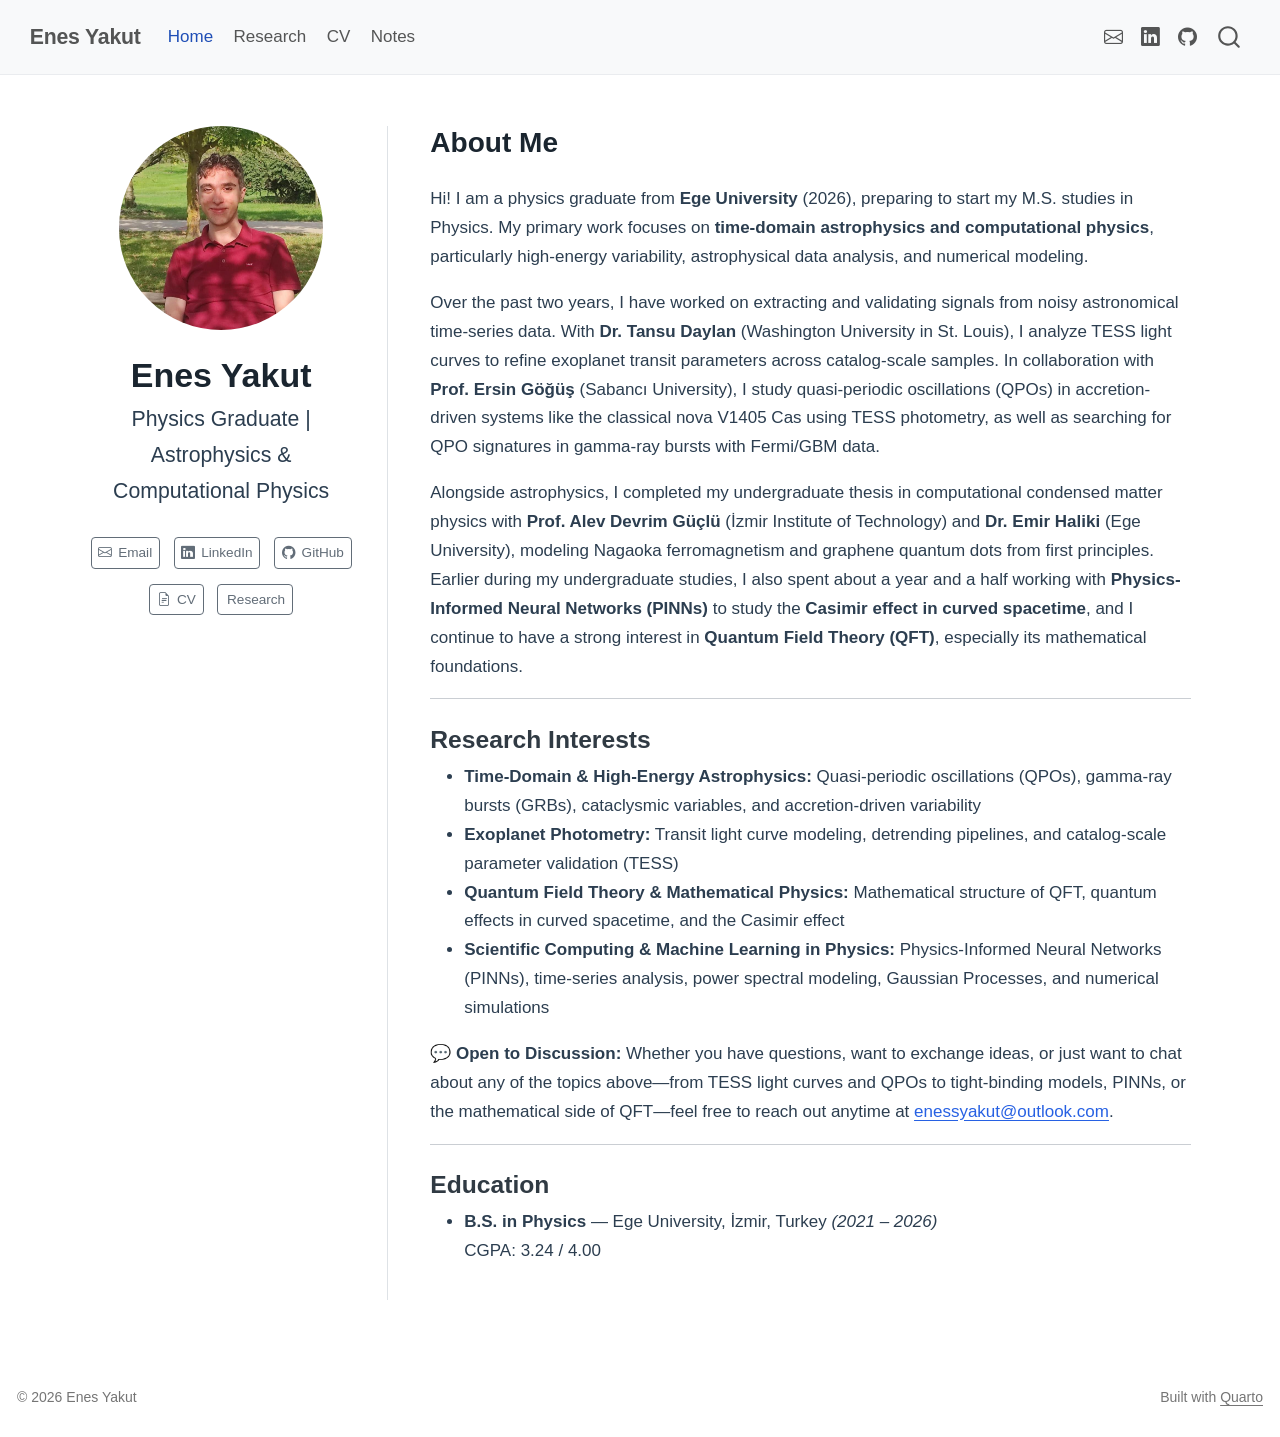
==== commit 13716f5f: "Built site for gh-pages" ====
--- a/index.html
+++ b/index.html
@@ -106,7 +106,7 @@
 
 <link rel="stylesheet" href="styles.css">
 <meta property="og:title" content="Enes Yakut">
-<meta property="og:description" content="Physics Graduate | Observational &amp; Computational Astrophysics">
+<meta property="og:description" content="Physics Graduate | Astrophysics &amp; Computational Physics">
 <meta property="og:site_name" content="Enes Yakut">
 </head>
 
@@ -180,7 +180,7 @@
 <header id="title-block-header" class="quarto-title-block default">
 <div class="quarto-title">
 <h1 class="title">Enes Yakut</h1>
-<p class="subtitle lead">Physics Graduate | Observational &amp; Computational Astrophysics</p>
+<p class="subtitle lead">Physics Graduate | Astrophysics &amp; Computational Physics</p>
 </div>
 <div class="quarto-title-meta column-page">
   </div>
@@ -211,7 +211,7 @@
   <div class="about-contents"><main class="content column-page" id="quarto-document-content" tabindex="-1">
 <section id="about-me" class="level2">
 <h2 data-anchor-id="about-me">About Me</h2>
-<p>Hi! I am a physics graduate from <strong>Ege University</strong> (2026), preparing to start my M.S. studies in Physics. My primary work focuses on <strong>observational and computational astrophysics</strong>, particularly time-domain variability, high-energy phenomena, and photometric data analysis.</p>
+<p>Hi! I am a physics graduate from <strong>Ege University</strong> (2026), preparing to start my M.S. studies in Physics. My primary work focuses on <strong>time-domain astrophysics and computational physics</strong>, particularly high-energy variability, astrophysical data analysis, and numerical modeling.</p>
 <p>Over the past two years, I have worked on extracting and validating signals from noisy astronomical time-series data. With <strong>Dr.&nbsp;Tansu Daylan</strong> (Washington University in St.&nbsp;Louis), I analyze TESS light curves to refine exoplanet transit parameters across catalog-scale samples. In collaboration with <strong>Prof.&nbsp;Ersin Göğüş</strong> (Sabancı University), I study quasi-periodic oscillations (QPOs) in accretion-driven systems like the classical nova V1405 Cas using TESS photometry, as well as searching for QPO signatures in gamma-ray bursts with Fermi/GBM data.</p>
 <p>Alongside astrophysics, I completed my undergraduate thesis in computational condensed matter physics with <strong>Prof.&nbsp;Alev Devrim Güçlü</strong> (İzmir Institute of Technology) and <strong>Dr.&nbsp;Emir Haliki</strong> (Ege University), modeling Nagaoka ferromagnetism and graphene quantum dots from first principles. Earlier during my undergraduate studies, I also spent about a year and a half working with <strong>Physics-Informed Neural Networks (PINNs)</strong> to study the <strong>Casimir effect in curved spacetime</strong>, and I continue to have a strong interest in <strong>Quantum Field Theory (QFT)</strong>, especially its mathematical foundations.</p>
 <hr>
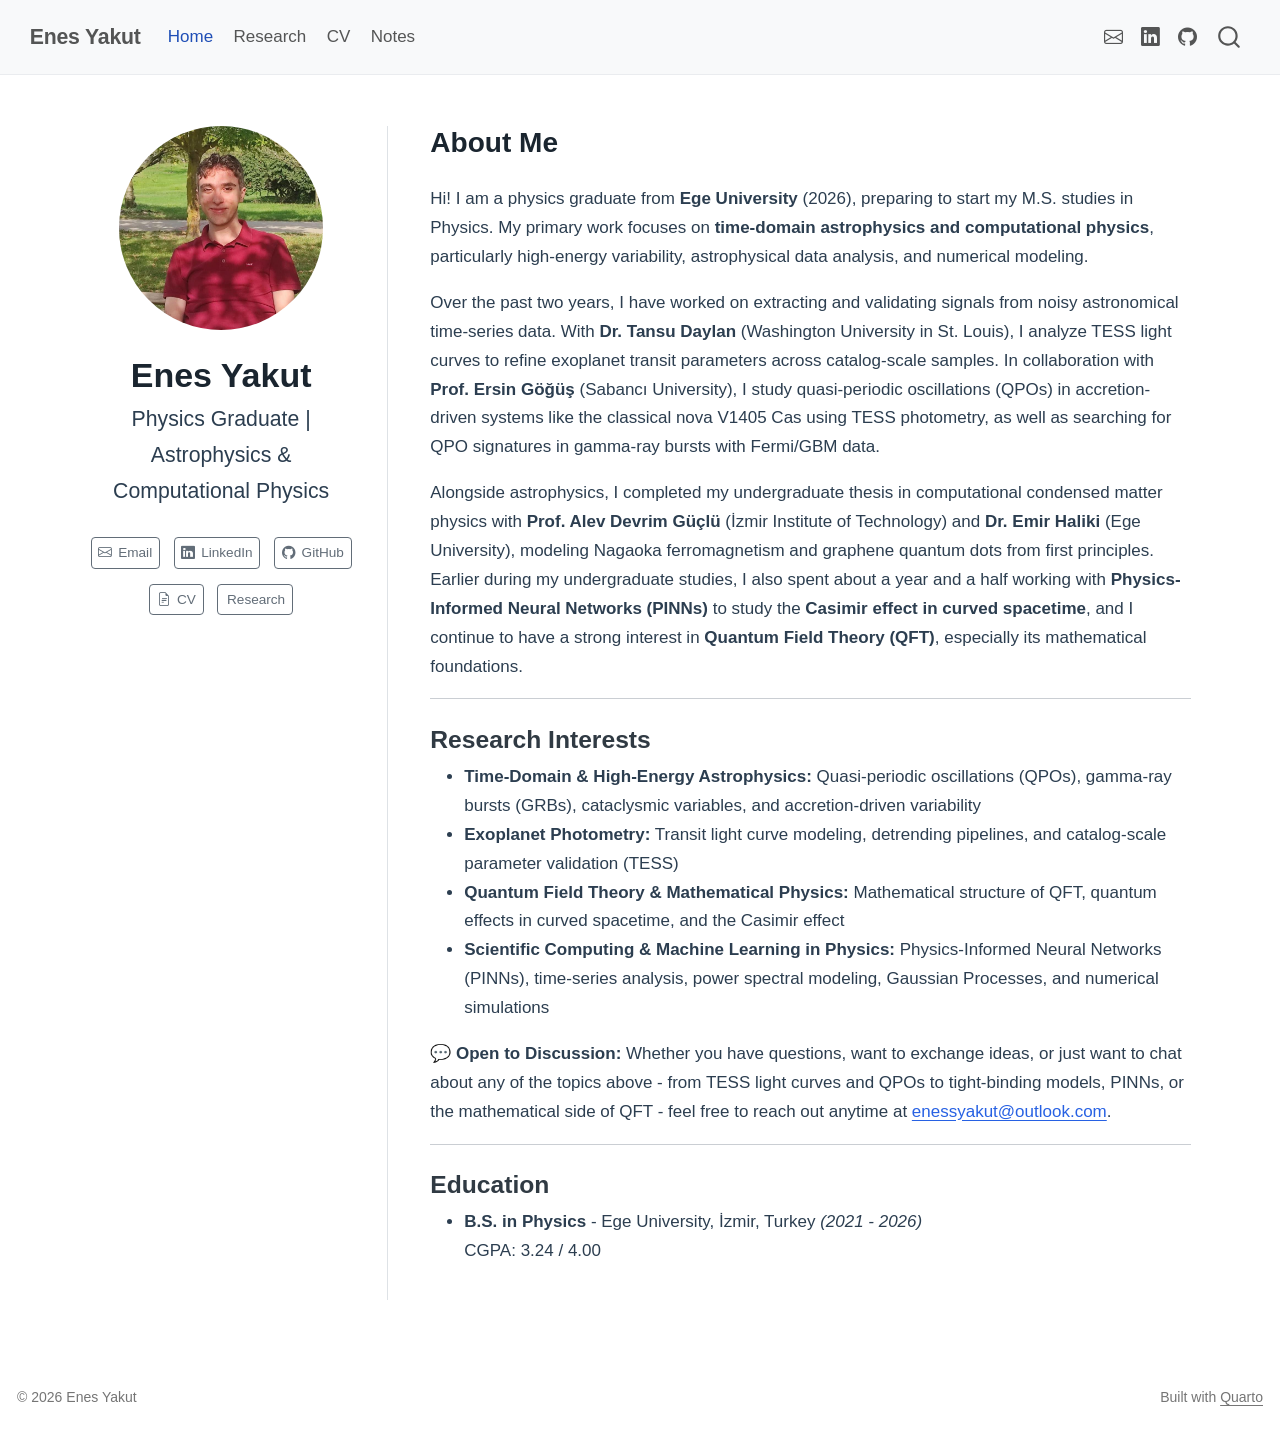
==== commit bb44b87d: "Built site for gh-pages" ====
--- a/index.html
+++ b/index.html
@@ -223,13 +223,13 @@
 <li><strong>Quantum Field Theory &amp; Mathematical Physics:</strong> Mathematical structure of QFT, quantum effects in curved spacetime, and the Casimir effect</li>
 <li><strong>Scientific Computing &amp; Machine Learning in Physics:</strong> Physics-Informed Neural Networks (PINNs), time-series analysis, power spectral modeling, Gaussian Processes, and numerical simulations</li>
 </ul>
-<p>💬 <strong>Open to Discussion:</strong> Whether you have questions, want to exchange ideas, or just want to chat about any of the topics above—from TESS light curves and QPOs to tight-binding models, PINNs, or the mathematical side of QFT—feel free to reach out anytime at <a href="mailto:enessyakut@outlook.com">enessyakut@outlook.com</a>.</p>
+<p>💬 <strong>Open to Discussion:</strong> Whether you have questions, want to exchange ideas, or just want to chat about any of the topics above - from TESS light curves and QPOs to tight-binding models, PINNs, or the mathematical side of QFT - feel free to reach out anytime at <a href="mailto:enessyakut@outlook.com">enessyakut@outlook.com</a>.</p>
 <hr>
 </section>
 <section id="education" class="level3">
 <h3 data-anchor-id="education">Education</h3>
 <ul>
-<li><strong>B.S. in Physics</strong> — Ege University, İzmir, Turkey <em>(2021 – 2026)</em><br>
+<li><strong>B.S. in Physics</strong> - Ege University, İzmir, Turkey <em>(2021 - 2026)</em><br>
 CGPA: 3.24 / 4.00</li>
 </ul>
 
